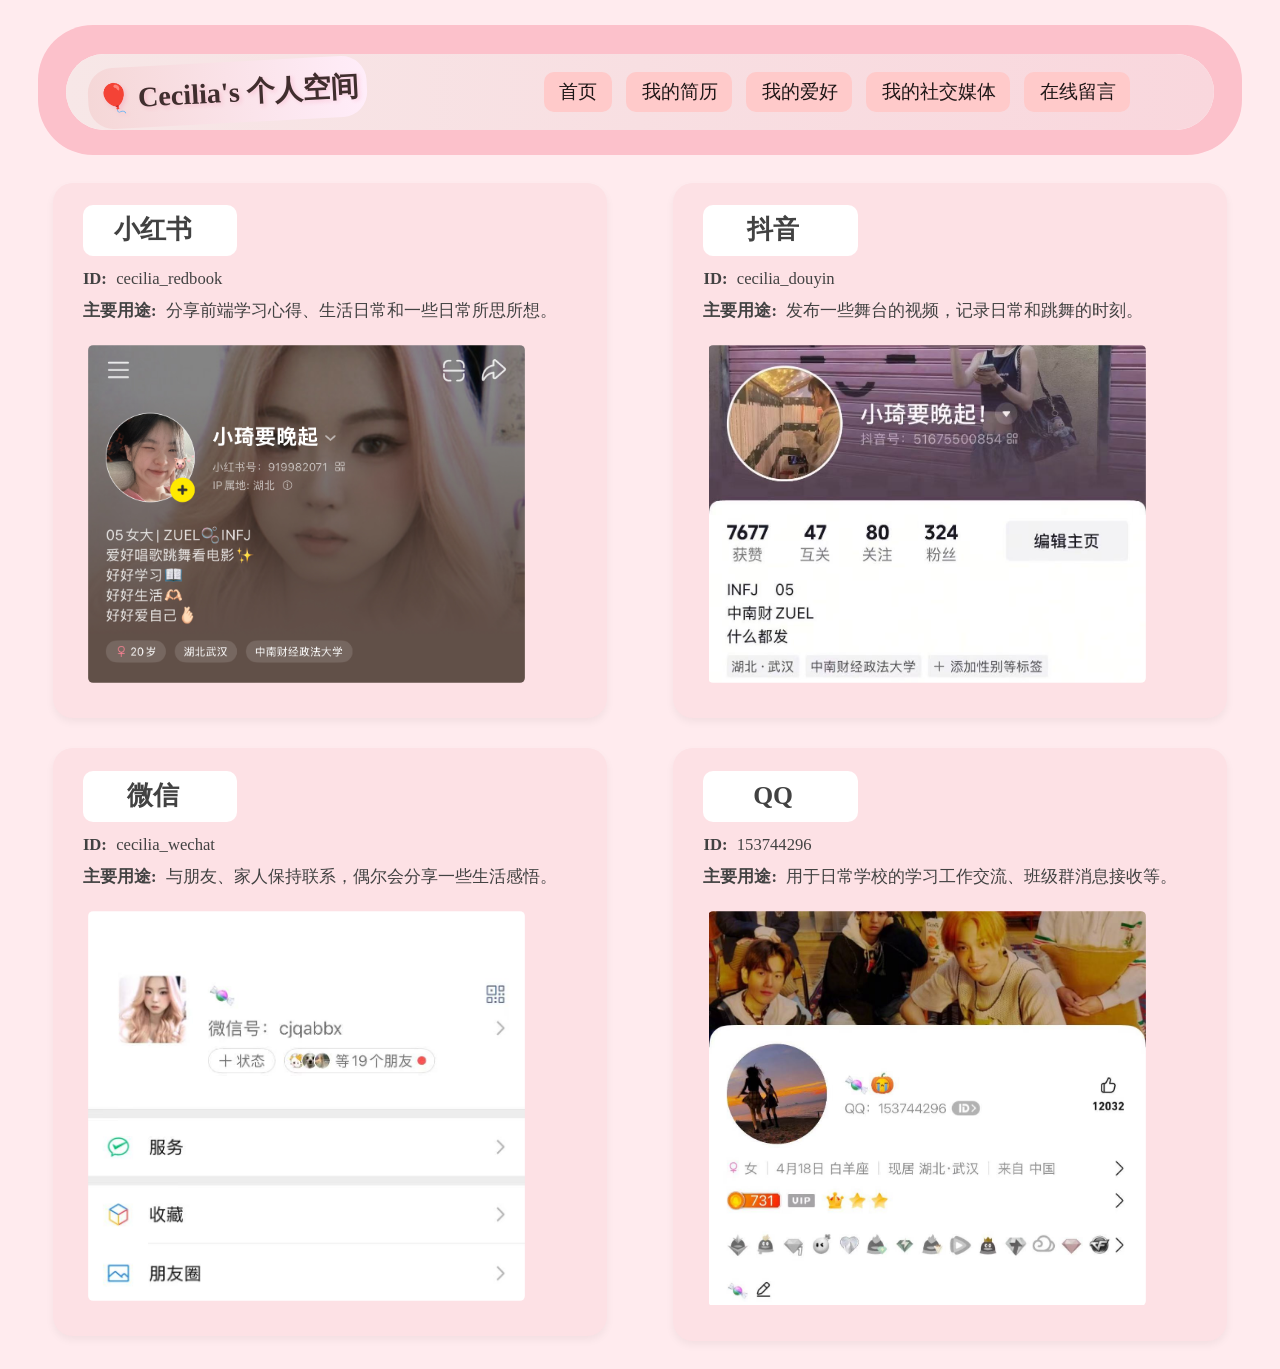
==== html/Social Media Page.html @ 7a88b408 "test1" ====
<!DOCTYPE html>
<html lang="en">
<head>
    <meta charset="UTF-8">
    <meta name="viewport" content="width=device-width, initial-scale=1.0">
    <link rel="stylesheet" href="../css/Social Media Page.css">
    <title>琦 - 社交媒体</title>
</head>
<body>
    
     <header>
    <nav>
        <div class="logo">🎈 Cecilia's 个人空间</div>
      <ul>
        <li><a href="../index.html">首页</a></li>
        <li><a href="./Resume page.html">我的简历</a></li>
        <li><a href="./Interests Page.html">我的爱好</a></li>
        <li><a href="./Social Media Page.html">我的社交媒体</a></li>
        <li><a href="./Message page.html">在线留言</a></li>
      </ul>
    </nav>
  </header>
    <main>
        <section class="social-media1">
            <h2>小红书</h2>
            <p><strong>ID:</strong> cecilia_redbook</p>
            <p><strong>主要用途:</strong> 分享前端学习心得、生活日常和一些日常所思所想。</p>
            <img src="../images/redbook.jpg" alt="小红书">
        </section>
         <section class="social-media2">
            <h2>抖音</h2>
            <p><strong>ID:</strong> cecilia_douyin</p>
            <p><strong>主要用途:</strong> 发布一些舞台的视频，记录日常和跳舞的时刻。</p>
            <img src="../images/douyin.jpg" alt="抖音">
        </section>
        <section class="social-media1">
            <h2>微信</h2>
            <p><strong>ID:</strong> cecilia_wechat</p>
            <p><strong>主要用途:</strong> 与朋友、家人保持联系，偶尔会分享一些生活感悟。</p>
            <img src="../images/wechat.jpg" alt="微信">
        </section>
        <section class="social-media2">
            <h2>QQ</h2>
            <p><strong>ID:</strong> 153744296</p>
            <p><strong>主要用途:</strong> 用于日常学校的学习工作交流、班级群消息接收等。</p>
            <img src="../images/qq.jpg" alt="qq">
        </section>
        
    </main>
</body>
</html>
---- css/Social Media Page.css ----
* {
    margin: 1%;
    box-sizing: border-box;
}

body {
    font-family: Arial, sans-serif;
    background-color: #ffebee;
    color: #424242;
    line-height: 1.6; 
}

header {
    height: 130px;
    background-color: #fcc1cb;
    padding: 15px;
    border-radius: 55px;
    transition: transform 1s ease;
}

header:hover {
    transform: translateY(-5px); 
}

nav {
  height: 80px;
  display: flex;
  justify-content: space-between;
  align-items: center;
  padding: 0.7%;
  border-radius: 55px;
  background-color: rgba(255, 255, 255, 0.8); 
  border: 2px solid transparent;
  background-clip: padding-box;
  background-image: linear-gradient(to right, #f7e7e7,#f9d7dd);
}

.logo:hover {
  transform: rotate(0deg) scale(0.9); /* 鼠标悬停时旋转并放大 */
}

.logo {
    font-family: cursive;
    font-size: 2.2vw;
    font-weight: 800;
    color: rgb(64, 46, 46);
    margin: 0.5%;
    padding: 0.7%;
    margin-left: 1.2%;
    background-color: rgba(237, 226, 226, 0.5);
    border-radius: 25px;
    background: linear-gradient(to right, #f5d7d7, #ffedf9); 
    text-shadow: 2px 2px 4px rgba(238, 84, 135, 0.2); 
    transform: rotate(-3deg);
}

nav ul {
  display: flex;
  list-style: none;
  font-family: cursive;
  flex-wrap: nowrap; 
  white-space: nowrap; 
  font-size: 1.5vw; 
  margin-right: 80px;
}

nav ul li {
  margin-left: 2%;
  background-color: #ffcaca;
  padding: 1%;
  border-radius: 10px;
}

nav ul li:hover {
  background-color: #ffecef; 
}

nav ul li a {
  color: rgb(30, 23, 23);
  padding: 5px 10px;
  text-decoration: none;
  font-weight: 500;
  position: relative;
  border-radius: 5px;
  transition: color 0.5s ease;
}

nav ul li a:hover {
  background-color: rgba(93, 73, 72, 0.2);
  color: #fb7e91;
}

nav ul li a::after {
  content: '';
  position: absolute;
  width: 0;
  height: 3px;
  bottom: -8px;
  left: 0;
  background-color: #140c0e;
  transition: width 0.3s ease;
}

nav ul li a:hover::after {
  width: 100%;
}

nav::after {
  content: "";
  display: block;
  clear: both;
}

.social-media1, .social-media2 {
    padding: 20px;
    background-color: #fde1e5;
    border-radius: 20px;
    box-shadow: 0 4px 8px rgba(0, 0, 0, 0.05); 
    font-size: 1.3vw;
    margin: 15px;
    font-family: serif;
    font-weight: 800px;
    float:left;
    width: 46%;
}
.social-media2{
   float: right;
}

h2{
    font-family: cursive;
    font-weight: 900px;
    font-size: 2.0vw;
    padding: 5px 20px 5px 5px;
    margin-top: 0.5%;
    margin-left: 2%; 
    margin-bottom: 2%;
    background-color: #fff;
    border-radius: 10px;
    transition: transform 0.5s ease;
    width: 30%;
    text-align: center;
}

h2:hover{
  transform: scale(1.05); 
}

.social-media1 p, .social-media2 p{
  width: 100%;
}
.social-media1 img, .social-media2 img{
  width: 87%;
  float:left;
  margin: 2%;
  padding:1%;
  border-radius: 10px;
}
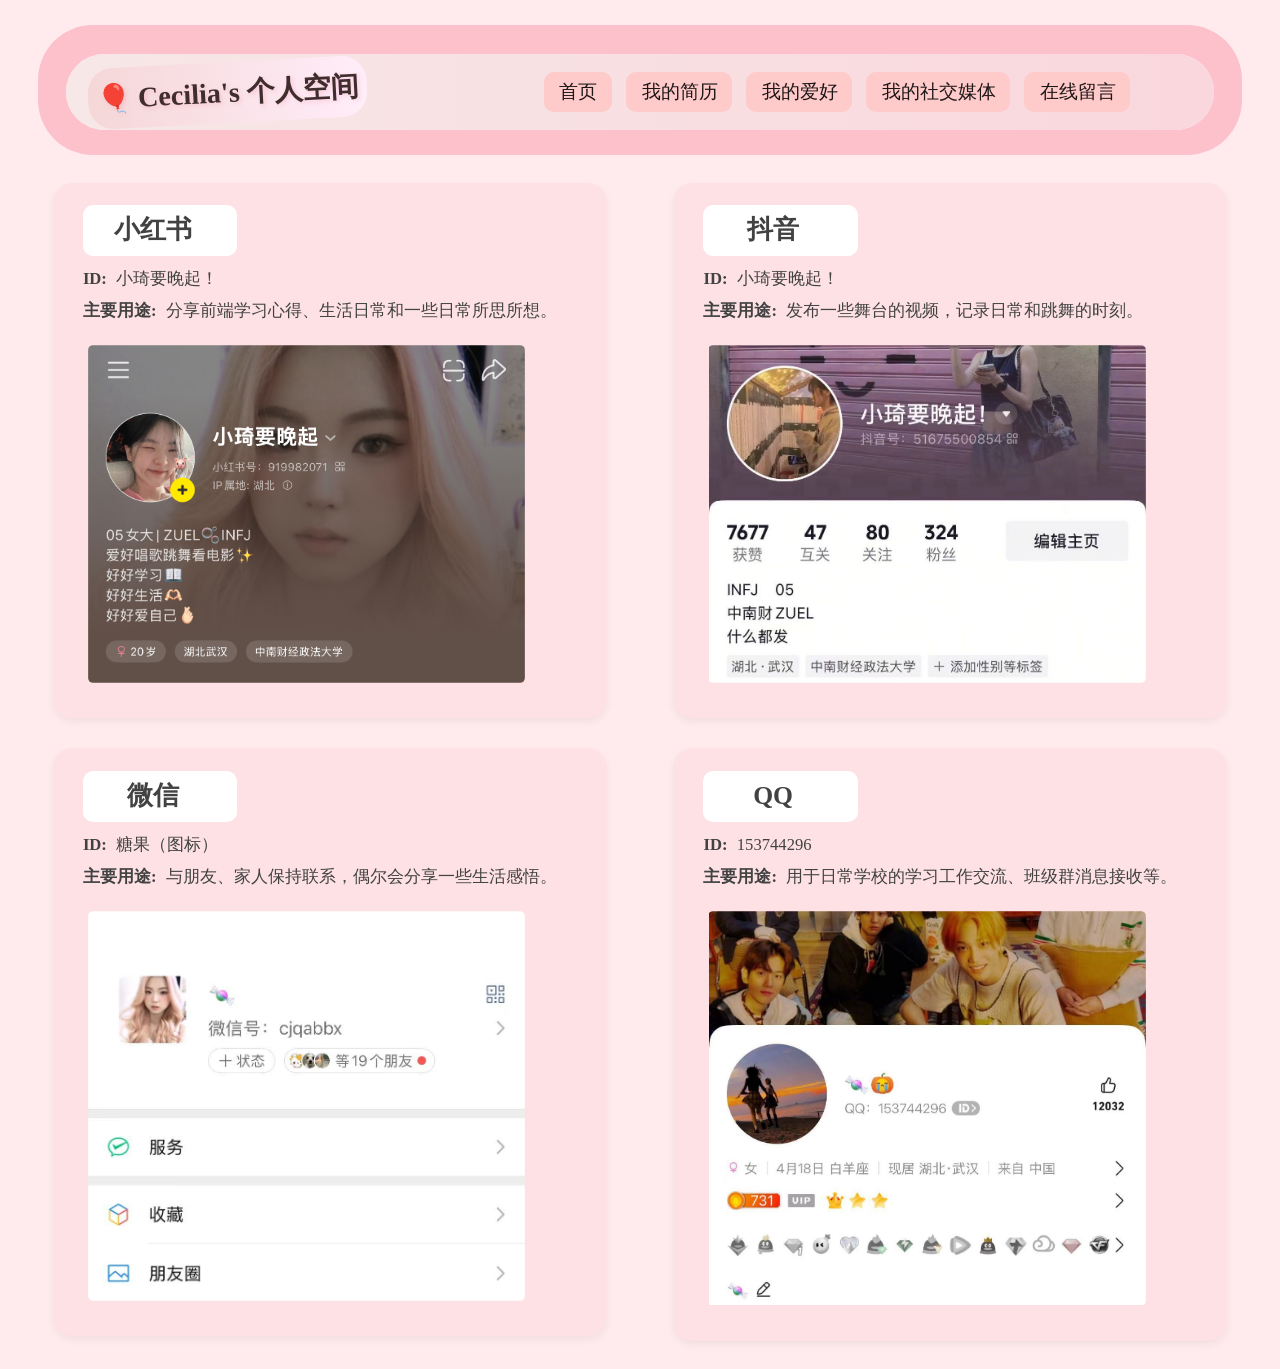
==== commit 74d35e77: "Update Social Media Page.html" ====
--- a/html/Social Media Page.html
+++ b/html/Social Media Page.html
@@ -23,19 +23,19 @@
     <main>
         <section class="social-media1">
             <h2>小红书</h2>
-            <p><strong>ID:</strong> cecilia_redbook</p>
+            <p><strong>ID:</strong> 小琦要晚起！</p>
             <p><strong>主要用途:</strong> 分享前端学习心得、生活日常和一些日常所思所想。</p>
             <img src="../images/redbook.jpg" alt="小红书">
         </section>
          <section class="social-media2">
             <h2>抖音</h2>
-            <p><strong>ID:</strong> cecilia_douyin</p>
+            <p><strong>ID:</strong> 小琦要晚起！</p>
             <p><strong>主要用途:</strong> 发布一些舞台的视频，记录日常和跳舞的时刻。</p>
             <img src="../images/douyin.jpg" alt="抖音">
         </section>
         <section class="social-media1">
             <h2>微信</h2>
-            <p><strong>ID:</strong> cecilia_wechat</p>
+            <p><strong>ID:</strong> 糖果（图标）</p>
             <p><strong>主要用途:</strong> 与朋友、家人保持联系，偶尔会分享一些生活感悟。</p>
             <img src="../images/wechat.jpg" alt="微信">
         </section>
@@ -48,4 +48,4 @@
         
     </main>
 </body>
-</html>+</html>
